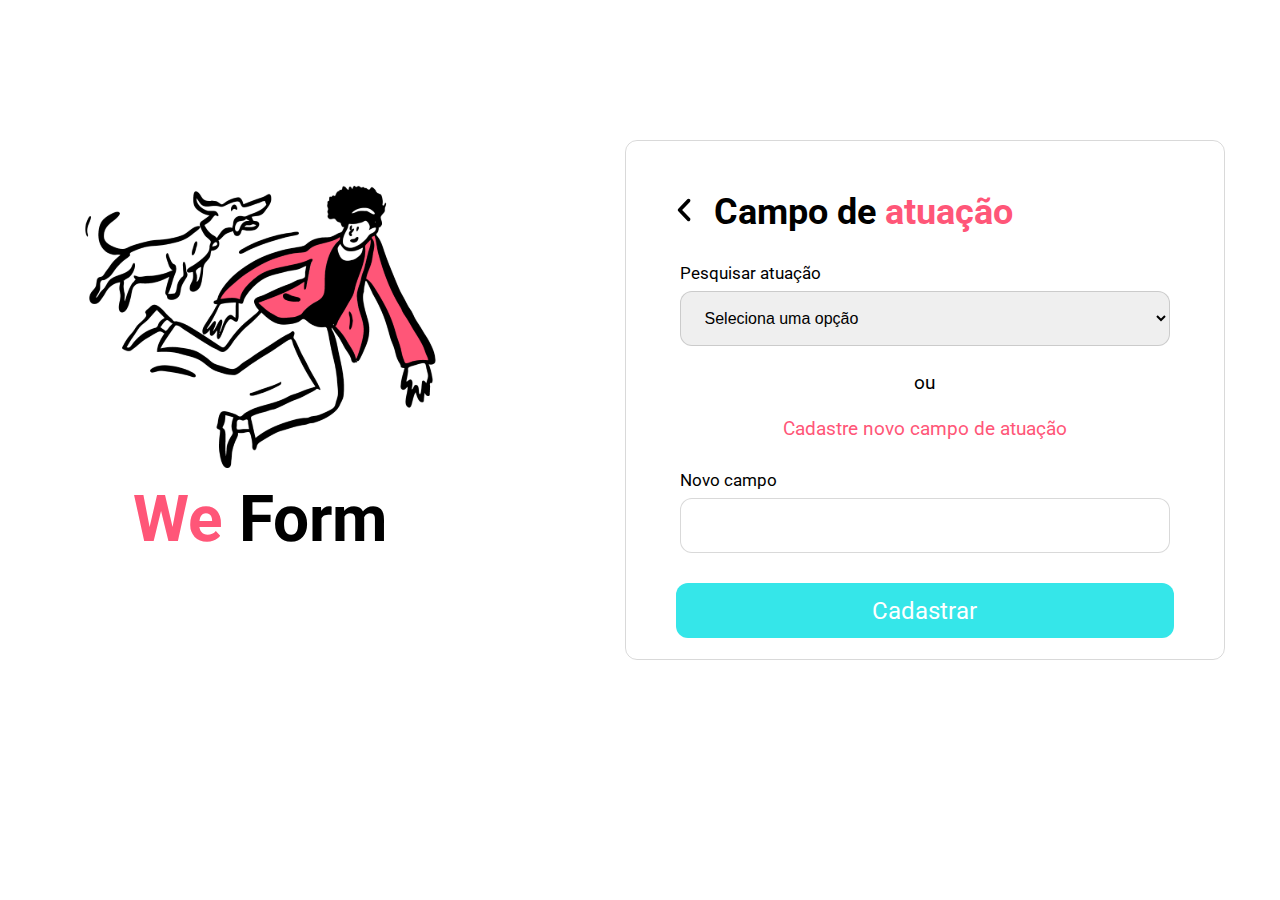
==== siteADA/campo-atuacao.html @ 101fdfed "Add files via upload" ====
<!DOCTYPE html>
<html lang="pt-BR">

<head>
    <meta charset="UTF-8">
    <meta name="viewport" content="width=device-width, initial-scale=1.0">
    <link rel="stylesheet" href="./assets/css/style.css">
    <link rel="preconnect" href="https://fonts.googleapis.com">
    <link rel="preconnect" href="https://fonts.gstatic.com" crossorigin>
    <link
        href="https://fonts.googleapis.com/css2?family=Montserrat:wght@900&family=Open+Sans:wght@300&family=Roboto:wght@400;500&display=swap"
        rel="stylesheet">
    <title>Document</title>
</head>

<body>

    <div class="conteudo">
            <aside>

                <figure>
                    <img src="./assets/img/cachorro-e-pessoa.svg" alt="cachorro-e-pessoa">
                </figure>
                <h1><span>We </span>Form</h1>
            </aside>
            <main>
                <div class="alinhar-seta">
               <a href="./index.html">
               <img class="seta-voltar" src="./assets/img/angle-left-solid.svg" alt="seta-para-voltar">
            </a>
                <h3>Campo de <span>atuação</span></h3>
            </div>

            <form action="#" class="formulario-cad">

                <label for="pesquisar-atuacao">Pesquisar atuação</label>
                <select value="" id="pesquisar-atuacao">
                    <option value="Selecione uma opção" >Seleciona uma opção</option>
                    <option value="Selecione uma opção" >Abrigo de animais</option>
                    <option value="Selecione uma opção" >ONG especial</option>
                </select>

               <p>ou<br><br>
               <span>Cadastre novo campo de atuação</span></p>

                <label for="coleta">Novo campo</label>
                <input type="text" name="novo-campo" id="novo-campo"> 


            </form>
            <a href="./index.html" class="btn-cadastrar">Cadastrar</a>
            
            </main>
        
    </div>

</body>

</html>
---- siteADA/assets/css/style.css ----
* {
    margin: 0;
    padding: 0;
    box-sizing: border-box;
}

html {
    font-size: 62.5%;
    font-family: 'Montserrat', sans-serif;
    font-family: 'Open Sans', sans-serif;
    font-family: 'Roboto', sans-serif;

}

a {
    color: #000000;
    font-size: 1.8rem;
}

p {
    font-size: 1.4rem;
}

h1 {
    font-size: 6.4rem;
    text-align: center;
}

h3 {
    font-size: 3.6rem;
}

span {
    color: #FF5678;
}

aside {
    margin-right: 10rem;
    margin-bottom: 7rem;
}

main p {
    margin-top: 3.5rem;
    margin-bottom: 2.0rem;
    text-align: center;
}

main {
    width: 60rem;
    height: 52rem;
    border: 0.1px solid #00000026;
    padding: 5rem;
    margin-left: 6rem;
    border-radius: 1.2rem;
    position: relative;
}

main .btn a {
    height: 5.5rem;
    border-radius: 1.2rem;
    font-size: 2.4rem;
    text-decoration: none;
    display: flex;
    justify-content: center;
    align-items: center;
}

main .btn-login {
    color: #FFFFFF;
    background-color: #35E6E9;
    margin-top: 3.6rem;
}

main .btn-login+.btn-login {
    color: #FFFFFF;
    background-color: #FF5678;
    margin-top: 3.7rem;

}

footer a {
    display: flex;
    justify-content: center;
    align-items: center;
}

.conteudo {
    display: flex;
    justify-content: center;
    align-items: center;
    margin-top: 14rem;

}

a:hover {
    color: #FF5678;
}

.btn a:hover {
    background-color: rgba(128, 128, 128, 0.464);
    color: #FFFFFF;
}

.seta-voltar {
    height: 3rem;
    margin-right: 2rem;
}

.seta-voltar:hover {
    transform: scale(1.1);
}

.alinhar-seta {
    display: flex;
    align-items: center;
}

.formulario-cad {
    display: grid;
    justify-content: center;
}

.formulario-cad input {
    width: 49rem;
    height: 5.5rem;
    border: 0.1rem solid #00000026;
    border-radius: 1.2rem;
    padding-left: 2rem;
    font-size: 1.6rem;
}

.formulario-cad label {
    margin-top: 3rem;
    font-size: 1.7rem;
    margin-bottom: 0.8rem;
}

.btn-cadastrar {
    text-decoration: none;
    display: flex;
    background-color: #35E6E9;
    height: 5.5rem;
    border-radius: 1.2rem;
    font-size: 2.4rem;
    text-decoration: none;
    display: flex;
    justify-content: center;
    align-items: center;
    color: #FFFFFF;
    margin-top: 3rem;
}

.btn-cadastrar:hover {
    color: #FFFFFF;
    background-color: rgba(128, 128, 128, 0.464);
}

.btn-mais {
    width: 1.5rem;
    height: 2.1rem;
    border-radius: 2rem;
    border: 0;
    background-color: #FFFFFF;
    cursor: pointer;
}

.btn-mais img:hover {
    transform: scale(1.2);
}

.ponto-coleta-mais {
    margin-top: 2.7rem;
}
main form input + button{
    position: absolute;
    top: 38.5rem;
    left: 55rem;
}
select{
    width: 49rem;
    height: 5.5rem;
    border: 0.1rem solid #00000026;
    border-radius: 1.2rem;
    padding-left: 2rem;
    font-size: 1.6rem;
    cursor: pointer;
}

form p {
    margin: 0;
    margin-top: 2.5rem;
    font-size: 1.9rem;
}
.conteudo-cadastrada{
    display: grid;
    justify-content: center;
}

main.alinhamento-main{
    display: grid;
    width: 79rem;
    justify-content: center;
}
section{
    margin: 0.5rem;
    display: flex;
    align-items: center;
    width: 50rem;
    border-bottom: 0.1rem solid #00000026;
}

section span{
    font-size: 2.4rem;
}

section p{
    font-size: 2.2rem;
    transition: all 300ms ease-in-out;
}

section p{
    width: 22rem;
    height: 4rem;
    border: 0.1rem solid #35E6E9;
    border-radius: 1.2rem;
    font-size: 1.6rem;
    cursor: pointer;
    display: flex;
    justify-content: center;
    align-items: center;
    color: #35E6E9;
    margin-left: 3rem;
    margin-right: 3rem;
}

.conteudo-cadastrada{
    margin-top:7rem;
}

.conteudo-cadastrada h1{
    margin-bottom:3rem;
    margin-left: 5rem;
}
.conteudo-cadastrada a{
    font-size: 1.2rem;
}
.conteudo-cadastrada p:hover{
    transform: scale(1.1);
    text-decoration: underline;
}
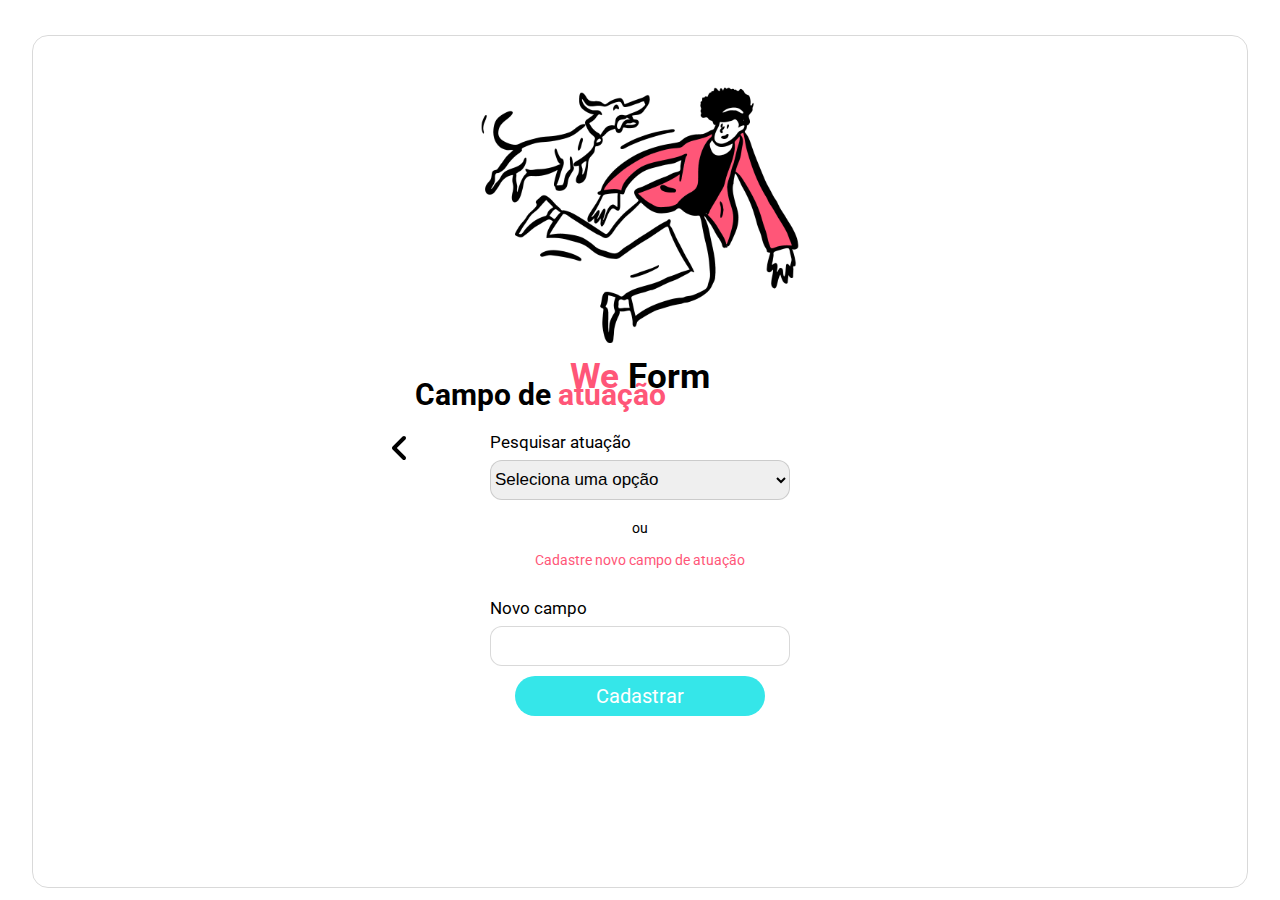
==== commit 04c985ad: "resposivo" ====
--- a/siteADA/campo-atuacao.html
+++ b/siteADA/campo-atuacao.html
@@ -24,7 +24,7 @@
                 <h1><span>We </span>Form</h1>
             </aside>
             <main>
-                <div class="alinhar-seta">
+                <div class="alinhar-h3">
                <a href="./index.html">
                <img class="seta-voltar" src="./assets/img/angle-left-solid.svg" alt="seta-para-voltar">
             </a>
--- a/siteADA/assets/css/style.css
+++ b/siteADA/assets/css/style.css
@@ -2,6 +2,7 @@
     margin: 0;
     padding: 0;
     box-sizing: border-box;
+    overflow: hidden;
 }
 
 html {
@@ -28,6 +29,7 @@
 
 h3 {
     font-size: 3.6rem;
+    width: 100%;
 }
 
 span {
@@ -46,10 +48,11 @@
 }
 
 main {
-    width: 60rem;
+    width: 100%;
+    max-width: 58rem;
     height: 52rem;
     border: 0.1px solid #00000026;
-    padding: 5rem;
+    padding: 3rem;
     margin-left: 6rem;
     border-radius: 1.2rem;
     position: relative;
@@ -82,14 +85,17 @@
     display: flex;
     justify-content: center;
     align-items: center;
+    margin-top: 1rem;
 }
 
 .conteudo {
     display: flex;
     justify-content: center;
     align-items: center;
-    margin-top: 14rem;
-
+    margin-top: 12rem;
+    width: 95%;
+    min-height: 90vh;
+    margin: 0 auto;
 }
 
 a:hover {
@@ -101,18 +107,8 @@
     color: #FFFFFF;
 }
 
-.seta-voltar {
-    height: 3rem;
-    margin-right: 2rem;
-}
-
-.seta-voltar:hover {
-    transform: scale(1.1);
-}
-
-.alinhar-seta {
-    display: flex;
-    align-items: center;
+form {
+    margin-top: -2rem;
 }
 
 .formulario-cad {
@@ -121,7 +117,8 @@
 }
 
 .formulario-cad input {
-    width: 49rem;
+    width: 100%;
+    max-width: 49rem;
     height: 5.5rem;
     border: 0.1rem solid #00000026;
     border-radius: 1.2rem;
@@ -132,7 +129,6 @@
 .formulario-cad label {
     margin-top: 3rem;
     font-size: 1.7rem;
-    margin-bottom: 0.8rem;
 }
 
 .btn-cadastrar {
@@ -171,12 +167,14 @@
 .ponto-coleta-mais {
     margin-top: 2.7rem;
 }
-main form input + button{
+
+main form input+button {
     position: absolute;
     top: 38.5rem;
     left: 55rem;
 }
-select{
+
+select {
     width: 49rem;
     height: 5.5rem;
     border: 0.1rem solid #00000026;
@@ -187,21 +185,22 @@
 }
 
 form p {
-    margin: 0;
     margin-top: 2.5rem;
     font-size: 1.9rem;
 }
-.conteudo-cadastrada{
+
+.conteudo-cadastrada {
     display: grid;
     justify-content: center;
-}
-
-main.alinhamento-main{
+    width: 100%;
+}
+
+main.alinhamento-main {
     display: grid;
-    width: 79rem;
-    justify-content: center;
-}
-section{
+    justify-content: center;
+}
+
+section {
     margin: 0.5rem;
     display: flex;
     align-items: center;
@@ -209,16 +208,14 @@
     border-bottom: 0.1rem solid #00000026;
 }
 
-section span{
+section span {
     font-size: 2.4rem;
 }
 
-section p{
+
+section p {
     font-size: 2.2rem;
     transition: all 300ms ease-in-out;
-}
-
-section p{
     width: 22rem;
     height: 4rem;
     border: 0.1rem solid #35E6E9;
@@ -233,18 +230,254 @@
     margin-right: 3rem;
 }
 
-.conteudo-cadastrada{
-    margin-top:7rem;
-}
-
-.conteudo-cadastrada h1{
-    margin-bottom:3rem;
+.conteudo-cadastrada {
+    margin-top: 7rem;
+}
+
+.conteudo-cadastrada h1 {
+    margin-bottom: 3rem;
     margin-left: 5rem;
 }
-.conteudo-cadastrada a{
+
+.conteudo-cadastrada a {
     font-size: 1.2rem;
 }
-.conteudo-cadastrada p:hover{
+
+.conteudo-cadastrada p:hover {
     transform: scale(1.1);
     text-decoration: underline;
 }
+
+.alinhar-h3 h3 {
+    margin-right: 25rem;
+    margin-left: 5rem;
+}
+
+.seta-voltar {
+    width: 2rem;
+    position: absolute;
+    margin-top: 1rem;
+}
+
+
+@media (max-width: 1290px) {
+
+    main {
+        border: none;
+        padding: 0rem;
+        margin: 0rem;
+        margin-top: -3rem;
+        display: flex;
+        flex-direction: column;
+        align-items: center;
+    }
+
+    .conteudo {
+        border: 0.1rem solid #00000026;
+        border-radius: 1.6rem;
+        margin-top: 3.5rem;
+        display: grid;
+        justify-content: center;
+    }
+
+
+
+    h3 {
+        font-size: 2.1rem;
+        margin-top: 7rem;
+        margin-bottom: 2rem;
+        margin-left: 2rem;
+    }
+
+    h1 {
+        font-size: 3.5rem;
+    }
+
+
+    aside {
+        display: flex;
+        flex-direction: column;
+        justify-content: center;
+        align-items: center;
+        margin: 0;
+    }
+
+    img {
+        width: 15rem;
+        margin-top: 4rem;
+    }
+
+    main .btn .btn-login {
+        width: 35rem;
+        font-size: 1.8rem;
+        border-radius: 14rem;
+        margin-top: 2rem;
+        height: 4rem;
+    }
+
+    .formulario-cad input {
+        max-width: 30rem;
+        height: 4rem;
+        border: 0.1rem solid #00000026;
+        border-radius: 1.2rem;
+        padding-left: 2rem;
+        font-size: 1.6rem;
+        display: flex;
+        align-items: center;
+        justify-content: center;
+    }
+
+    .formulario-cad label {
+        margin-top: 3rem;
+        font-size: 1.7rem;
+        margin-bottom: 0.8rem;
+    }
+
+    .btn-cadastrar {
+        height: 4rem;
+        width: 25rem;
+        border-radius: 3rem;
+        font-size: 2rem;
+        margin-top: 1rem;
+    }
+
+    .btn-cadastrar:hover {
+        color: #FFFFFF;
+        background-color: rgba(128, 128, 128, 0.464);
+    }
+
+    .btn-mais {
+        width: 1.5rem;
+        height: 2.1rem;
+        border-radius: 2rem;
+        border: 0;
+        background-color: #FFFFFF;
+        cursor: pointer;
+    }
+
+
+    .ponto-coleta-mais {
+        margin-top: 2.7rem;
+    }
+
+
+    select {
+        display: flex;
+        width: 30rem;
+        height: 4rem;
+        border: 0.1rem solid #00000026;
+        border-radius: 1.2rem;
+        padding-left: 0;
+        font-size: 1.7rem;
+        cursor: pointer;
+    }
+
+    form {
+        margin-top: -3rem;
+    }
+
+    form p {
+        margin: 0;
+        margin-top: 2rem;
+        font-size: 1.4rem;
+    }
+
+    .alinhar-h3 h3 {
+        margin-right: 25rem;
+        margin-left: 5rem;
+    }
+
+    .seta-voltar {
+        width: 2rem;
+        margin: 0rem;
+        margin-top: 6.5rem;
+        margin-left: 2.5rem;
+    }
+
+    section {
+        margin: 1rem;
+        width: 35rem;
+        border-bottom: 0.1rem solid #00000026;
+    }
+
+    section span {
+        font-size: 1.6rem;
+    }
+
+
+    section p {
+        font-size: 2rem;
+        height: 5rem;
+        border-radius: 2rem;
+        font-size: 1.6rem;
+        margin-left: 2rem;
+        margin-right: 2rem;
+        width: 15rem;
+    }
+
+    .conteudo-cadastrada {
+        margin-top: 7rem;
+    }
+
+    .conteudo-cadastrada h1 {
+        margin-top: -0.5rem;
+        margin-bottom: 3rem;
+        margin-left: 1rem;
+    }
+
+    .conteudo-cadastrada a {
+        font-size: 1.6rem;
+    }
+
+    .alinhamento-main {
+        padding-left: 7rem;
+        padding-right: 7rem;
+        margin-top: -3rem;
+    }
+
+    .conteudo-cadastrada h3 {
+        margin-left: 8rem;
+    }
+
+}
+
+
+@media (max-width: 390px) {
+    .conteudo {
+        max-height: 85vh;
+    }
+
+
+    main .btn .btn-login {
+        width: 30rem;
+    }
+}
+
+@media(min-width: 780px) {
+    img {
+        width: 37rem;
+    }
+
+
+
+
+
+    h3 {
+        font-size: 3rem;
+        max-width: 50rem;
+        margin-top: 1rem;
+        margin-bottom: 2rem;
+    }
+
+    h1 {
+        font-size: 3.5rem;
+    }
+
+    main .btn .btn-login {
+        width: 50rem;
+        font-size: 2.5rem;
+        border-radius: 14rem;
+        margin-top: 4rem;
+        height: 5rem;
+    }
+}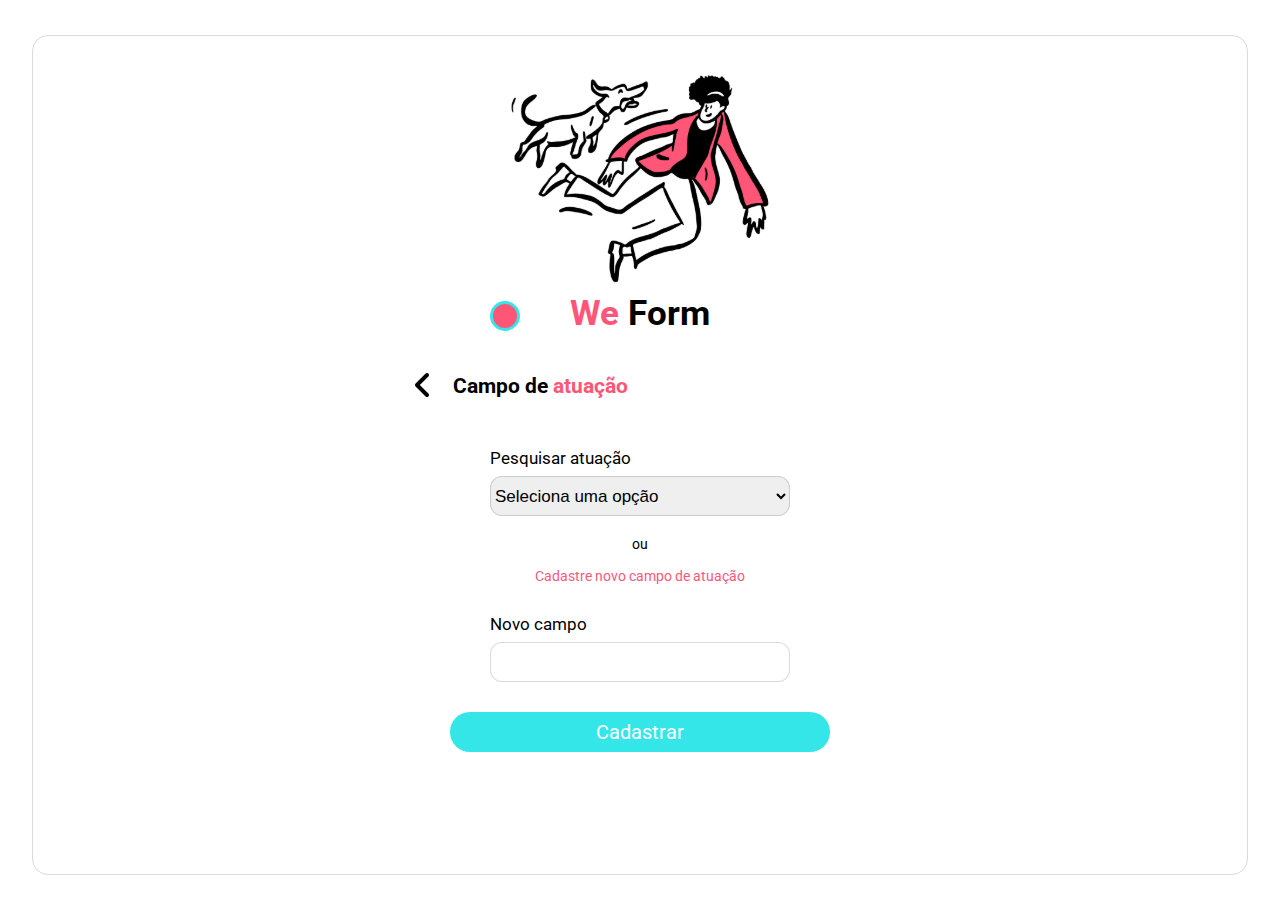
==== commit 85c7c94a: "responsivo finalizado" ====
--- a/siteADA/campo-atuacao.html
+++ b/siteADA/campo-atuacao.html
@@ -19,6 +19,7 @@
             <aside>
 
                 <figure>
+                    <button class="mudar-cor"></button>
                     <img src="./assets/img/cachorro-e-pessoa.svg" alt="cachorro-e-pessoa">
                 </figure>
                 <h1><span>We </span>Form</h1>
--- a/siteADA/assets/css/style.css
+++ b/siteADA/assets/css/style.css
@@ -60,7 +60,7 @@
 
 main .btn a {
     height: 5.5rem;
-    border-radius: 1.2rem;
+    border-radius: 14rem;
     font-size: 2.4rem;
     text-decoration: none;
     display: flex;
@@ -100,6 +100,7 @@
 
 a:hover {
     color: #FF5678;
+    
 }
 
 .btn a:hover {
@@ -131,12 +132,18 @@
     font-size: 1.7rem;
 }
 
+.btn-cadastrar:hover {
+    background-color: #00000026;
+    color: #FFFFFF;
+
+}
+
 .btn-cadastrar {
     text-decoration: none;
     display: flex;
     background-color: #35E6E9;
     height: 5.5rem;
-    border-radius: 1.2rem;
+    border-radius: 14rem;
     font-size: 2.4rem;
     text-decoration: none;
     display: flex;
@@ -144,24 +151,6 @@
     align-items: center;
     color: #FFFFFF;
     margin-top: 3rem;
-}
-
-.btn-cadastrar:hover {
-    color: #FFFFFF;
-    background-color: rgba(128, 128, 128, 0.464);
-}
-
-.btn-mais {
-    width: 1.5rem;
-    height: 2.1rem;
-    border-radius: 2rem;
-    border: 0;
-    background-color: #FFFFFF;
-    cursor: pointer;
-}
-
-.btn-mais img:hover {
-    transform: scale(1.2);
 }
 
 .ponto-coleta-mais {
@@ -200,11 +189,13 @@
     justify-content: center;
 }
 
-section {
+
+.alinhamento-main section {
     margin: 0.5rem;
+    margin-left: 1rem;
     display: flex;
     align-items: center;
-    width: 50rem;
+    justify-content: space-around;
     border-bottom: 0.1rem solid #00000026;
 }
 
@@ -251,12 +242,46 @@
 .alinhar-h3 h3 {
     margin-right: 25rem;
     margin-left: 5rem;
+    margin-top: 0.5rem;
 }
 
 .seta-voltar {
     width: 2rem;
     position: absolute;
     margin-top: 1rem;
+}
+
+.alinhar-button-cor {
+    display: flex;
+    align-items: start;
+}
+
+h1 {
+    position: relative;
+}
+
+.mudar-cor {
+    width: 3rem;
+    height: 3rem;
+    border-radius: 20rem;
+    position: absolute;
+    cursor: pointer;
+    z-index: 1;
+    margin-top: 33.5rem;
+    max-width: 100%;
+    background-color: #FF5678;
+    border: 0.3rem solid #35E6E9;
+    transition: all 300ms ease-in-out;
+}
+
+.mudar-cor:hover {
+    background-color: #35E6E9;
+    border: 0.3rem solid #FF5678;
+    transform: scale(1.3);
+}
+header .mudar-cor{
+    margin-top: -8rem;
+    margin-left: 15rem;
 }
 
 
@@ -280,17 +305,16 @@
         justify-content: center;
     }
 
-
-
-    h3 {
+    .alinhar-h3 h3 {
+        margin-top: 2rem;
+        margin-left: 0rem;
         font-size: 2.1rem;
-        margin-top: 7rem;
-        margin-bottom: 2rem;
-        margin-left: 2rem;
+        margin-bottom: 5rem;
     }
 
     h1 {
         font-size: 3.5rem;
+        margin-bottom: 5rem;
     }
 
 
@@ -303,12 +327,12 @@
     }
 
     img {
-        width: 15rem;
-        margin-top: 4rem;
+        width: 30rem;
+        margin-top: 3rem;
     }
 
     main .btn .btn-login {
-        width: 35rem;
+        width: 38rem;
         font-size: 1.8rem;
         border-radius: 14rem;
         margin-top: 2rem;
@@ -335,26 +359,15 @@
 
     .btn-cadastrar {
         height: 4rem;
-        width: 25rem;
+        width: 38rem;
         border-radius: 3rem;
         font-size: 2rem;
-        margin-top: 1rem;
+        margin-top: 3rem;
     }
 
     .btn-cadastrar:hover {
-        color: #FFFFFF;
         background-color: rgba(128, 128, 128, 0.464);
     }
-
-    .btn-mais {
-        width: 1.5rem;
-        height: 2.1rem;
-        border-radius: 2rem;
-        border: 0;
-        background-color: #FFFFFF;
-        cursor: pointer;
-    }
-
 
     .ponto-coleta-mais {
         margin-top: 2.7rem;
@@ -390,8 +403,8 @@
     .seta-voltar {
         width: 2rem;
         margin: 0rem;
-        margin-top: 6.5rem;
-        margin-left: 2.5rem;
+        margin-top: 1.5rem;
+        margin-left: 1rem;
     }
 
     section {
@@ -429,48 +442,57 @@
         font-size: 1.6rem;
     }
 
+    .conteudo-cadastrada h3 {
+        margin-left: 8rem;
+    }
+
+
+
     .alinhamento-main {
+        border: 0.1rem solid #01000026;
         padding-left: 7rem;
         padding-right: 7rem;
-        margin-top: -3rem;
-    }
-
-    .conteudo-cadastrada h3 {
-        margin-left: 8rem;
-    }
-
-}
-
-
-@media (max-width: 390px) {
-    .conteudo {
-        max-height: 85vh;
-    }
-
-
-    main .btn .btn-login {
-        width: 30rem;
-    }
-}
-
-@media(min-width: 780px) {
+        height: 70rem;
+    }
+
+    .alinhamento-main section {
+        margin-left: 3rem;
+        width: 50rem;
+        display: flex;
+        align-items: center;
+        justify-content: space-around;
+    }
+
+.mudar-cor{
+    margin-top: 26.5rem;
+}
+header .mudar-cor{
+    margin-top: -6.5rem;
+    margin-left: 18rem;
+}
+
+
+}
+
+@media(max-width: 780px) {
     img {
         width: 37rem;
     }
 
-
-
+    .seta-voltar {
+        margin-left: 2rem;
+    }
 
 
     h3 {
         font-size: 3rem;
         max-width: 50rem;
-        margin-top: 1rem;
-        margin-bottom: 2rem;
+        margin-left: 5rem;
     }
 
     h1 {
         font-size: 3.5rem;
+        margin-bottom: 5rem;
     }
 
     main .btn .btn-login {
@@ -480,4 +502,95 @@
         margin-top: 4rem;
         height: 5rem;
     }
+
+    .alinhamento-main .alinhar-h3 h3 {
+        margin-top: 2rem;
+    }
+
+    .alinhamento-main {
+        max-width: 200rem;
+        width: 55rem;
+        height: 80rem;
+        display: flex;
+        border: 0.1rem solid #00000026;
+        margin-top: 5rem;
+        height: 60rem;
+    }
+
+    .alinhamento-main section {
+        margin-left: 3rem;
+        width: 50rem;
+        display: flex;
+        align-items: center;
+        justify-content: space-around;
+    }
+    header .mudar-cor{
+        margin-left: 16rem;
+    }
+    .mudar-cor{
+        margin-top: 31.7rem;
+        margin-left: 7rem;
+    }
+
+}
+
+@media (max-width: 550px) {
+    .conteudo {
+        max-height: 85vh;
+    }
+
+    img {
+        width: 10rem;
+    }
+
+    .alinhamentor-h3 h3 {
+        margin-left: 5rem;
+        font-size: 1.9rem
+    }
+
+
+    main .btn .btn-login {
+        width: 33rem;
+        font-size: 2rem;
+    }
+
+    .alinhamento-main {
+        max-width: 150rem;
+        width: 35rem;
+        display: flex;
+        border: 0.1rem solid #00000026;
+        margin-top: -2rem;
+        height: 53rem;
+        padding-top: 2rem;
+    }
+
+    .alinhamento-main h3 {
+        margin-left: 5rem;
+        margin-top: 1.3rem;
+        font-size: 1.9rem
+    }
+
+    .alinhamento-main .seta-volta {
+        margin-left: 16rem;
+    }
+
+    .alinhamento-main section {
+        margin-left: 0rem;
+        width: 30rem;
+        display: flex;
+        align-items: center;
+        justify-content: space-around;
+    }
+
+    .btn-cadastrar {
+        width: 33rem;
+        margin-bottom: 11rem;
+    }
+    .mudar-cor{
+        margin-top: 11.3rem;
+        margin-left: -7rem;
+    }
+    header .mudar-cor{
+        margin-left: 7rem;
+    }
 }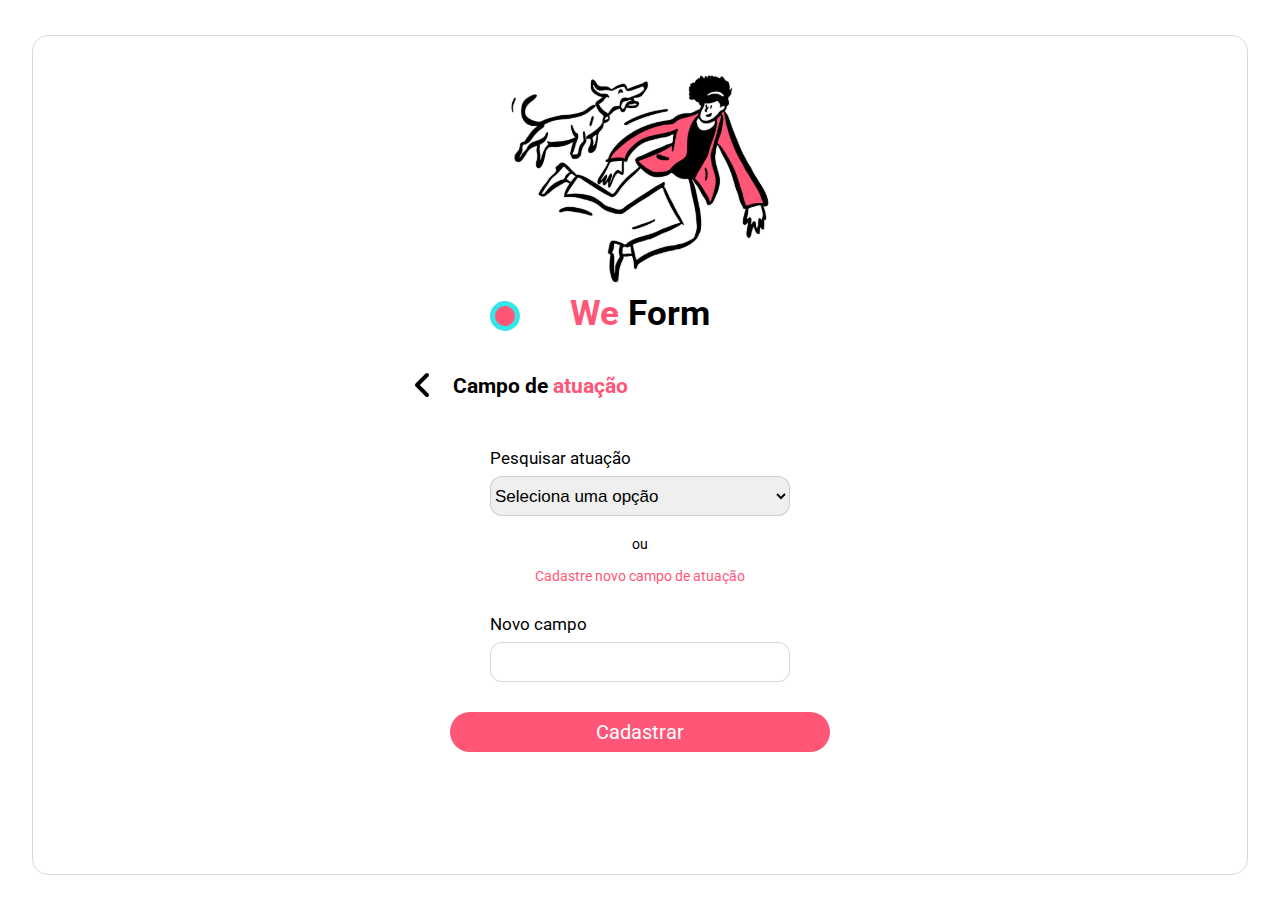
==== commit 824b46d3: "tentando utilizar o js na troca de cores dos btn's" ====
--- a/siteADA/campo-atuacao.html
+++ b/siteADA/campo-atuacao.html
@@ -19,7 +19,7 @@
             <aside>
 
                 <figure>
-                    <button class="mudar-cor"></button>
+                    <button class="mudar-cor" onclick="inverterCor()"></button>
                     <img src="./assets/img/cachorro-e-pessoa.svg" alt="cachorro-e-pessoa">
                 </figure>
                 <h1><span>We </span>Form</h1>
@@ -55,6 +55,8 @@
         
     </div>
 
+    <script src="./assets/js/scrip.js"></script>
+
 </body>
 
 </html>--- a/siteADA/assets/css/style.css
+++ b/siteADA/assets/css/style.css
@@ -70,15 +70,8 @@
 
 main .btn-login {
     color: #FFFFFF;
-    background-color: #35E6E9;
+    background-color: #FF5678;
     margin-top: 3.6rem;
-}
-
-main .btn-login+.btn-login {
-    color: #FFFFFF;
-    background-color: #FF5678;
-    margin-top: 3.7rem;
-
 }
 
 footer a {
@@ -141,7 +134,7 @@
 .btn-cadastrar {
     text-decoration: none;
     display: flex;
-    background-color: #35E6E9;
+    background-color: #FF5678;
     height: 5.5rem;
     border-radius: 14rem;
     font-size: 2.4rem;
@@ -260,7 +253,7 @@
     position: relative;
 }
 
-.mudar-cor {
+ .mudar-cor {
     width: 3rem;
     height: 3rem;
     border-radius: 20rem;
@@ -270,13 +263,13 @@
     margin-top: 33.5rem;
     max-width: 100%;
     background-color: #FF5678;
-    border: 0.3rem solid #35E6E9;
+    border: 0.5rem solid #35E6E9;
     transition: all 300ms ease-in-out;
 }
 
 .mudar-cor:hover {
     background-color: #35E6E9;
-    border: 0.3rem solid #FF5678;
+    border: 0.4rem solid #FF5678;
     transform: scale(1.3);
 }
 header .mudar-cor{
@@ -284,7 +277,7 @@
     margin-left: 15rem;
 }
 
-
+    
 @media (max-width: 1290px) {
 
     main {
@@ -471,7 +464,6 @@
     margin-left: 18rem;
 }
 
-
 }
 
 @media(max-width: 780px) {
@@ -593,4 +585,11 @@
     header .mudar-cor{
         margin-left: 7rem;
     }
+}
+.mudar-cor-click{
+    color: #35E6E9;
+}
+
+.mudar-background-click{
+    background-color: #35E6E9;
 }